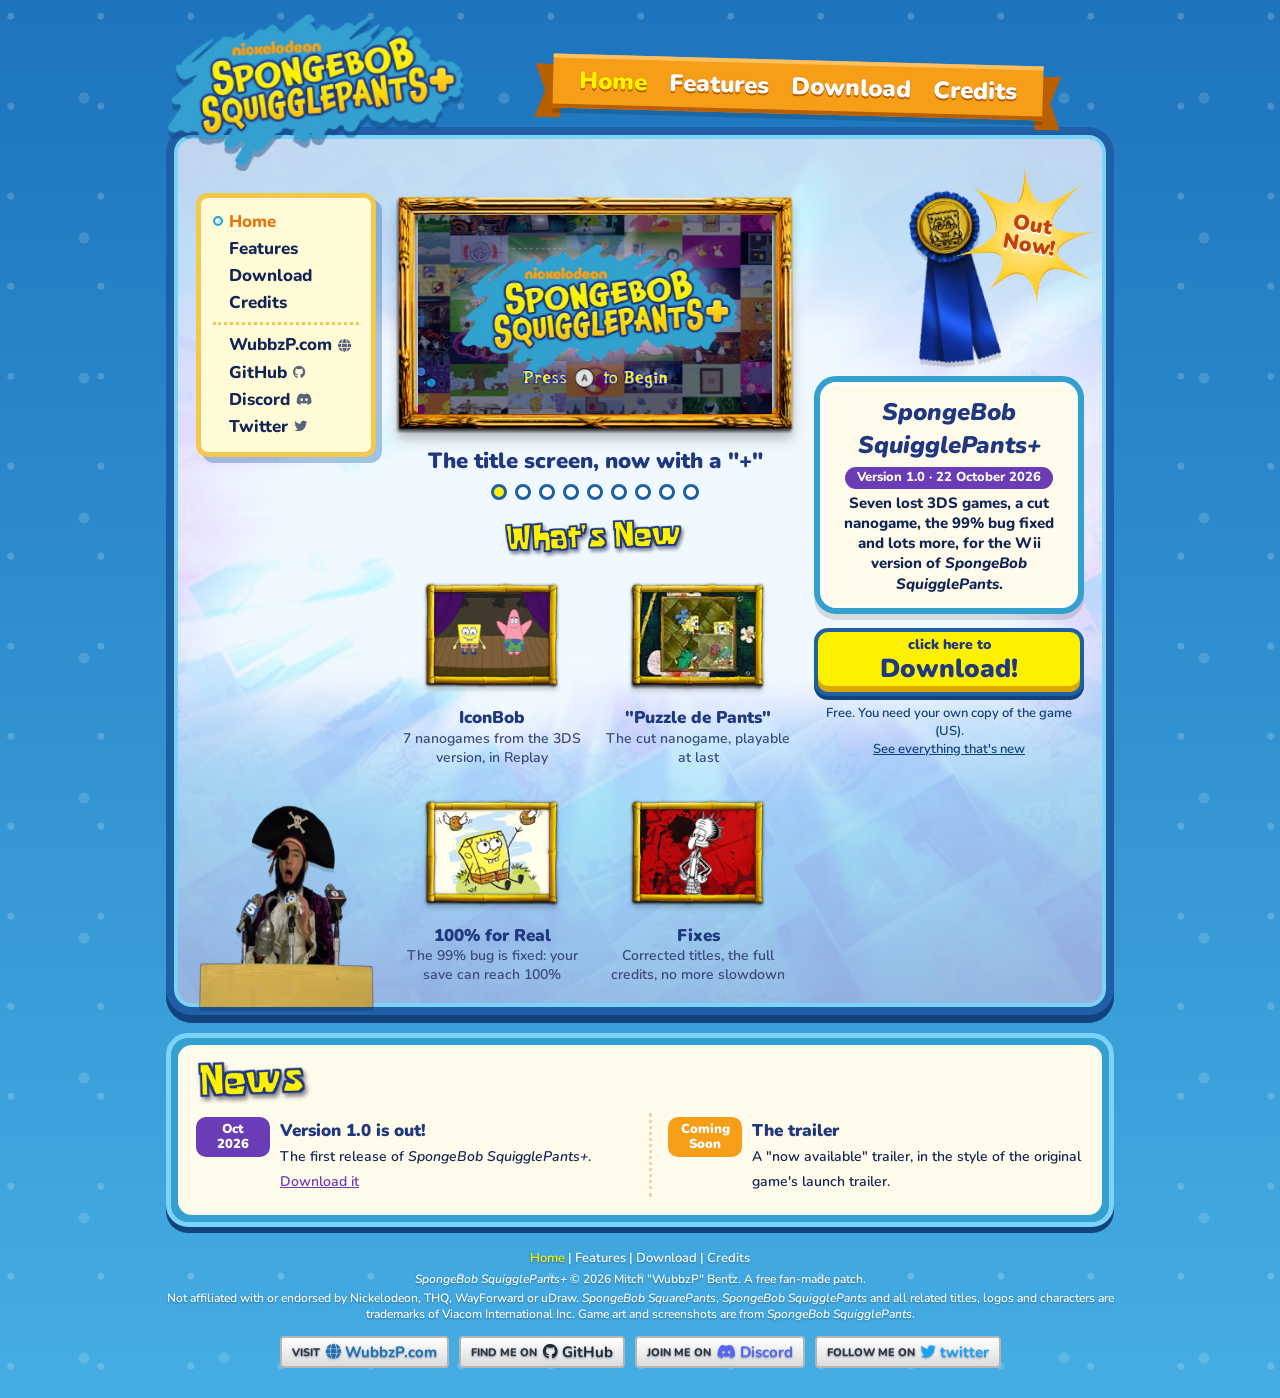
==== index.html @ 8f48b720 "Website copied from VSCode" ====
<!DOCTYPE html>
<html lang="en">
<head>
<meta charset="utf-8"/>
<meta name="viewport" content="width=device-width, initial-scale=1, viewport-fit=cover"/>
<title>SpongeBob SquigglePants+</title>
<meta name="description" content="SpongeBob SquigglePants+: a free fan-made patch for SpongeBob SquigglePants on the Wii, with the lost 3DS IconBob games, the cut nanogame &quot;Puzzle de Pants&quot; and the 99% bug fixed."/>
<meta name="theme-color" content="#1d74bd"/>
<link rel="icon" type="image/png" sizes="32x32" href="assets/icons/plus-32.png"/>
<link rel="apple-touch-icon" href="assets/icons/plus-192.png"/>
<meta property="og:title" content="SpongeBob SquigglePants+"/>
<meta property="og:description" content="SpongeBob SquigglePants+: a free fan-made patch for SpongeBob SquigglePants on the Wii, with the lost 3DS IconBob games, the cut nanogame &quot;Puzzle de Pants&quot; and the 99% bug fixed."/>
<meta property="og:type" content="website"/>
<meta property="og:image" content="assets/images/og-image.jpg"/>
<meta name="twitter:card" content="summary_large_image"/>
<link rel="preconnect" href="https://fonts.googleapis.com"/>
<link rel="preconnect" href="https://fonts.gstatic.com" crossorigin/>
<link rel="stylesheet" href="https://fonts.googleapis.com/css2?family=Nunito:wght@600;800;900&amp;display=swap"/>
<link rel="stylesheet" href="https://cdnjs.cloudflare.com/ajax/libs/font-awesome/6.5.2/css/all.min.css" crossorigin="anonymous" referrerpolicy="no-referrer"/>
<link rel="stylesheet" href="assets/css/style.css"/>
<script>document.documentElement.className += " js";</script>
</head>
<body>
<a class="skip-link" href="#content">Skip to content</a>
<div class="site">

  <header class="header">
    <a href="" class="logo" aria-label="SpongeBob SquigglePants+ home">
      <img src="assets/images/logo-720.png" srcset="assets/images/logo-720.png 720w, assets/images/logo-1440.png 1440w" sizes="300px" width="720" height="352" alt="SpongeBob SquigglePants+"/>
    </a>
    <nav class="ribbon" aria-label="Main"><ul><li><a href="./" aria-current="page">Home</a></li><li><a href="features/">Features</a></li><li><a href="download/">Download</a></li><li><a href="credits/">Credits</a></li></ul></nav>
  </header>

  <div class="stage">

    <aside class="sidebar">
      <nav class="menu" aria-label="Site menu">
        <ul>
          <li><a href="./" aria-current="page">Home</a></li><li><a href="features/">Features</a></li><li><a href="download/">Download</a></li><li><a href="credits/">Credits</a></li>
          <li class="menu-divider" role="separator"></li>
          <li><a href="https://wubbzp.com" target="_blank" rel="noopener">WubbzP.com <i class="fa-solid fa-globe" aria-hidden="true"></i></a></li>
          <li><a href="https://github.com/wubbzp" target="_blank" rel="noopener">GitHub <i class="fa-brands fa-github" aria-hidden="true"></i></a></li>
          <li><a href="https://discord.gg/hKXwdhUQzr" target="_blank" rel="noopener">Discord <i class="fa-brands fa-discord" aria-hidden="true"></i></a></li>
          <li><a href="https://twitter.com/wubbzp" target="_blank" rel="noopener">Twitter <i class="fa-brands fa-twitter" aria-hidden="true"></i></a></li>
        </ul>
      </nav>
    </aside>

    <main class="showcase" id="content">
      <h1 class="visually-hidden">SpongeBob SquigglePants+</h1>
      <div class="gold-frame">
        <div class="slides">
          <img src="assets/images/shots/title.jpg" width="854" height="480" alt="The title screen, now with a &quot;+&quot;" data-caption="The title screen, now with a &quot;+&quot;" class="on"/>
          <img src="assets/images/shots/replay-iconbob.jpg" width="854" height="480" alt="IconBob: a new world in Nanogame Replay" data-caption="IconBob: a new world in Nanogame Replay"/>
          <img src="assets/images/shots/candid-krabs.jpg" width="854" height="480" alt="&quot;Candid Krabs&quot;, playable on the Wii" data-caption="&quot;Candid Krabs&quot;, playable on the Wii"/>
          <img src="assets/images/shots/dpad.jpg" width="854" height="480" alt="Steer the IconBob games with the D-Pad" data-caption="Steer the IconBob games with the D-Pad"/>
          <img src="assets/images/shots/chum-is-fum.jpg" width="854" height="480" alt="&quot;Chum Is Fum&quot;" data-caption="&quot;Chum Is Fum&quot;"/>
          <img src="assets/images/shots/gary-is-going-places.jpg" width="854" height="480" alt="&quot;Gary Is Going Places&quot;" data-caption="&quot;Gary Is Going Places&quot;"/>
          <img src="assets/images/shots/puzzle-intro.jpg" width="854" height="480" alt="&quot;Puzzle de Pants&quot;: the cut nanogame, restored" data-caption="&quot;Puzzle de Pants&quot;: the cut nanogame, restored"/>
          <img src="assets/images/shots/options.jpg" width="854" height="480" alt="A Credits button, and a new frame on the wall" data-caption="A Credits button, and a new frame on the wall"/>
          <img src="assets/images/shots/credits.jpg" width="854" height="480" alt="The full credits, now in Options" data-caption="The full credits, now in Options"/>
        </div>
      </div>
      <p class="slide-caption" id="slide-caption" aria-live="polite">The title screen, now with a "+"</p>
      <ul class="dots" id="dots" aria-label="Pictures"></ul>
      <h2 class="tiles-head" id="new-title"><img class="title-img" src="assets/images/titles/whats-new.png" alt="What's New"/></h2>
      <ul class="tiles">
        <li><a class="tile" href="features/#iconbob"><img src="assets/images/frames/world-8.png" width="195" height="159" alt=""/><b>IconBob</b><span>7 nanogames from the 3DS version, in Replay</span></a></li>
        <li><a class="tile" href="features/#puzzle"><img src="assets/images/frames/puzzle-de-pants.png" width="195" height="159" alt=""/><b>"Puzzle de Pants"</b><span>The cut nanogame, playable at last</span></a></li>
        <li><a class="tile" href="features/#complete"><img src="assets/images/frames/world-1.png" width="195" height="159" alt=""/><b>100% for Real</b><span>The 99% bug is fixed: your save can reach 100%</span></a></li>
        <li><a class="tile" href="features/#fixes"><img src="assets/images/frames/world-5.png" width="195" height="159" alt=""/><b>Fixes</b><span>Corrected titles, the full credits, no more slowdown</span></a></li>
      </ul>
    </main>

    <section class="feature" aria-label="The patch">
      <img class="medal" src="assets/images/ui/ribbon-medal.png" width="128" height="268" alt=""/>
      <div class="burst" aria-hidden="true">Out<br>Now!</div>
      <div class="feature-card">
        <b><cite>SpongeBob SquigglePants+</cite></b>
        <span class="version">Version 1.0 &middot; 22 October 2026</span><br>
        Seven lost 3DS games, a cut nanogame, the 99% bug fixed and lots more, for the Wii version of <cite>SpongeBob SquigglePants</cite>.
      </div>
      <a class="stack-btn" href="download/"><small>click here to</small>Download!</a>
      <span class="small-note">Free. You need your own copy of the game (US).<br><a href="features/">See everything that's new</a></span>
    </section>

    <div class="patchy-spot">
      <span class="bubble" aria-live="polite"></span>
      <button type="button" class="patchy" aria-label="Poke Patchy the Pirate" title="Poke Patchy!">
        <img src="assets/images/patchy-podium.png" width="401" height="463" alt=""/>
      </button>
    </div>
  </div>

  <section class="box" aria-labelledby="news-title">
    <div class="box-inner">
      <h2 id="news-title"><img class="title-img" src="assets/images/titles/news.png" alt="News"/></h2>
      <ul class="news">
        <li>
          <time datetime="2026-10-22">Oct<br>2026</time>
          <div><b>Version 1.0 is out!</b><span>The first release of <cite>SpongeBob SquigglePants+</cite>. <a href="download/">Download it</a></span></div>
        </li>
        <li>
          <span class="news-date soon">Coming<br>Soon</span>
          <div><b>The trailer</b><span>A "now available" trailer, in the style of the original game's launch trailer.</span></div>
        </li>
      </ul>
    </div>
  </section>

  <footer class="footer">
    <nav class="footer-links" aria-label="Footer">
      <a href="./" aria-current="page">Home</a> |
      <a href="features/">Features</a> |
      <a href="download/">Download</a> |
      <a href="credits/">Credits</a>
    </nav>
    <p><cite>SpongeBob SquigglePants+</cite> &copy; <span id="year">2026</span> Mitch "WubbzP" Bentz. A free fan-made patch.</p>
    <p>Not affiliated with or endorsed by Nickelodeon, THQ, WayForward or uDraw. <cite>SpongeBob SquarePants</cite>, <cite>SpongeBob SquigglePants</cite> and all related titles, logos and characters are trademarks of Viacom International Inc. Game art and screenshots are from <cite>SpongeBob SquigglePants</cite>.</p>
    <div class="socials">
      <a href="https://wubbzp.com" class="social" target="_blank" rel="noopener">Visit <b class="wp"><i class="fa-solid fa-globe" aria-hidden="true"></i> WubbzP.com</b></a>
      <a href="https://github.com/wubbzp" class="social" target="_blank" rel="noopener">Find me on <b class="gh"><i class="fa-brands fa-github" aria-hidden="true"></i> GitHub</b></a>
      <a href="https://discord.gg/hKXwdhUQzr" class="social" target="_blank" rel="noopener">Join me on <b class="dc"><i class="fa-brands fa-discord" aria-hidden="true"></i> Discord</b></a>
      <a href="https://twitter.com/wubbzp" class="social" target="_blank" rel="noopener">Follow me on <b class="tw"><i class="fa-brands fa-twitter" aria-hidden="true"></i> twitter</b></a>
    </div>
  </footer>

</div>
<script src="assets/js/site.js"></script>
</body>
</html>
---- assets/css/style.css ----
/* SpongeBob SquigglePants+: the site's styles, in the game's colours, with art from the game itself. Shared by every
   page. */

:root {
  --page-top: #1d74bd;
  --page-bottom: #45aee3;

  --frame: #1f5fa8;
  --frame-light: #79d4f7;
  --frame-dark: #12437c;

  --ribbon: #f79e18;          /* nickelodeon orange */
  --ribbon-light: #ffc061;
  --ribbon-dark: #b85f00;

  --yellow: #fef100;          /* SpongeBob */
  --yellow-dark: #d9a900;
  --navy: #20387f;            /* the logo's glow */
  --ink: #132457;

  --menu-bg: #fffbd6;
  --menu-border: #f2c94c;
  --menu-active: #e8730c;

  --card-cream: #fffbea;
  --paint: #33a0cf;           /* the logo's blue paint */
  --purple-text: #6a3cb5;     /* Patchy's coat */
  --green: #65b33a;
}

*, *::before, *::after { box-sizing: border-box; }

html {
  min-height: 100%;
  background:
    radial-gradient(circle at 12% 18%, rgba(255,255,255,0.18) 0 3px, transparent 4px) 0 0 / 90px 90px,
    radial-gradient(circle at 60% 70%, rgba(255,255,255,0.14) 0 5px, transparent 6px) 0 0 / 140px 140px,
    linear-gradient(180deg, var(--page-top) 0%, var(--page-bottom) 100%);
  background-color: var(--page-bottom);
  scroll-behavior: smooth;
}

body {
  margin: 0;
  font-family: "Nunito", "VAG Rounded", "Arial Rounded MT Bold", sans-serif;
  font-weight: 600;
  color: var(--ink);
  overflow-x: hidden;
}

a { color: inherit; text-decoration: none; }
img { max-width: 100%; height: auto; }
:focus-visible { outline: 4px solid var(--yellow); outline-offset: 2px; }
.panel :focus-visible, .box :focus-visible { outline-color: var(--frame); }
cite { font-style: italic; }

.skip-link {
  position: absolute;
  left: 12px;
  top: -60px;
  z-index: 100;
  background: var(--yellow);
  color: var(--navy);
  border: 3px solid var(--frame);
  border-radius: 10px;
  padding: 6px 12px;
  font-weight: 900;
}
.skip-link:focus { top: 12px; }

.visually-hidden {
  position: absolute !important;
  width: 1px;
  height: 1px;
  overflow: hidden;
  clip: rect(0 0 0 0);
  white-space: nowrap;
}

.site {
  width: 100%;
  max-width: 980px;
  margin: 0 auto;
  padding: 14px 16px 30px;
  overflow-x: clip; /* the ribbon's tails never make the page scroll sideways */
}

/* ---------- Header: the logo and the ribbon ---------- */
.header {
  display: grid;
  grid-template-columns: 300px 1fr;
  align-items: center;
  gap: 16px;
  position: relative;
  z-index: 5;
  margin-bottom: -34px;
}
.logo {
  display: block;
  transform: rotate(-3deg);
  transition: transform 0.15s;
  filter: drop-shadow(0 6px 0 rgba(18,67,124,0.45));
}
.logo:hover { transform: rotate(0deg) scale(1.03); }
.logo img { display: block; width: 100%; height: auto; }

.ribbon {
  justify-self: center;
  position: relative;
  transform: rotate(1.5deg);
}
.ribbon::before, .ribbon::after {
  content: "";
  position: absolute;
  top: 10px;
  width: 26px;
  height: 100%;
  background: var(--ribbon-dark);
}
.ribbon::before { left: -18px; clip-path: polygon(0 0, 100% 0, 100% 100%, 0 100%, 40% 50%); }
.ribbon::after { right: -18px; clip-path: polygon(0 0, 100% 0, 60% 50%, 100% 100%, 0 100%); }
.ribbon ul {
  position: relative;
  z-index: 1;
  background: var(--ribbon);
  border-top: 4px solid var(--ribbon-light);
  border-bottom: 4px solid var(--ribbon-dark);
  box-shadow: 0 5px 0 rgba(0,0,0,0.15);
  list-style: none;
  margin: 0;
  padding: 6px 26px 8px;
  display: flex;
  flex-wrap: wrap;
  justify-content: center;
  gap: 4px 22px;
}
.ribbon a {
  font-weight: 900;
  font-size: 24px;
  color: #ffffff;
  text-shadow: 0 2px 0 var(--ribbon-dark), 0 0 1px var(--ribbon-dark);
  transition: color 0.15s;
}
.ribbon a:hover, .ribbon a[aria-current="page"] { color: var(--yellow); }

/* ---------- Main stage ---------- */
.stage {
  position: relative;
  border: 8px solid var(--frame);
  border-radius: 26px;
  box-shadow: inset 0 0 0 4px var(--frame-light), 0 8px 0 var(--frame-dark);
  background:
    linear-gradient(180deg, rgba(234,246,255,0.82), rgba(234,246,255,0.62)),
    #eaf6ff url("../images/bg-burst.jpg") center / cover no-repeat;
  padding: 58px 22px 22px;
  display: grid;
  grid-template-columns: 180px 1fr 270px;
  gap: 20px;
  align-items: start;
}
.stage-page {
  grid-template-columns: 180px 1fr;
  background:
    linear-gradient(180deg, rgba(255,255,255,0.9), rgba(255,255,255,0.8)),
    #ffffff url("../images/bg-burst.jpg") center top / 100% auto no-repeat;
}

/* Left menu */
.sidebar { display: flex; flex-direction: column; gap: 22px; }
.menu {
  background: var(--menu-bg);
  border: 5px solid var(--menu-border);
  border-radius: 12px;
  box-shadow: 6px 6px 0 rgba(31,95,168,0.35);
  padding: 10px 12px 12px;
}
.menu ul { list-style: none; margin: 0; padding: 0; }
.menu-divider { border-top: 3px dotted var(--menu-border); margin: 6px 0; }
.menu a {
  display: flex;
  align-items: center;
  gap: 6px;
  font-weight: 800;
  font-size: 17px;
  line-height: 1.6;
  color: var(--ink);
  padding-left: 16px;
  position: relative;
}
.menu a::before {
  /* a little bubble marks the page you're on */
  content: "";
  position: absolute;
  left: 0;
  width: 10px;
  height: 10px;
  border-radius: 50%;
  border: 2px solid transparent;
}
.menu a:hover, .menu a[aria-current="page"] { color: var(--menu-active); }
.menu a:hover::before, .menu a[aria-current="page"]::before {
  border-color: var(--paint);
  background: radial-gradient(circle at 35% 35%, #ffffff 0 25%, #bfe9fb 30%);
}
.menu i { font-size: 13px; opacity: 0.7; }

/* ---------- Patchy, bottom left ---------- */
.stage:not(.stage-page) .sidebar { grid-column: 1; grid-row: 1; padding-bottom: 200px; }
.patchy-spot {
  position: relative;
  grid-column: 1;
  grid-row: 1;
  align-self: end;
  justify-self: center;
  width: 175px;
  margin-bottom: -22px;
  z-index: 3;
}
.patchy {
  display: block;
  width: 100%;
  padding: 0;
  border: 0;
  background: none;
  cursor: pointer;
  transform-origin: 50% 100%;
  -webkit-tap-highlight-color: transparent;
}
.patchy img {
  display: block;
  width: 100%;
  height: auto;
  transform-origin: 50% 100%;
  filter: drop-shadow(0 4px 0 rgba(0,0,0,0.15));
  animation: patchy-idle 4s ease-in-out infinite;
}
.patchy:hover img { filter: drop-shadow(0 10px 8px rgba(0,0,0,0.25)); }
.patchy:focus-visible { outline: 4px solid var(--frame); outline-offset: 4px; border-radius: 16px; }
.patchy.poked img { animation: patchy-poke 0.6s cubic-bezier(.3, .7, .4, 1); }
@keyframes patchy-idle { 0%, 100% { rotate: 0deg; } 50% { rotate: 1.2deg; } }
@keyframes patchy-poke {
  0% { scale: 1 1; }
  15% { scale: 1.1 0.86; }
  40% { scale: 0.94 1.08; }
  65% { scale: 1.03 0.97; }
  100% { scale: 1 1; }
}
.js .patchy-spot:not(.is-in) .patchy { opacity: 0; transform: translateY(40%); }
.patchy-spot.is-in .patchy { animation: patchy-rise 0.8s cubic-bezier(.2, .8, .3, 1.2) both; }
@keyframes patchy-rise { from { opacity: 0; transform: translateY(40%); } to { opacity: 1; transform: none; } }
.bubble {
  position: absolute;
  left: 50%;
  bottom: calc(100% - 10px);
  width: max-content;
  max-width: 200px;
  transform: translateX(-50%) scale(0);
  transform-origin: 50% 100%;
  background: #ffffff;
  border: 3px solid var(--purple-text);
  border-radius: 12px;
  padding: 5px 10px;
  font-weight: 800;
  font-size: 15px;
  line-height: 1.2;
  text-align: center;
  color: var(--purple-text);
  box-shadow: 0 3px 0 rgba(0,0,0,0.12);
  transition: transform 0.2s ease;
  pointer-events: none;
  z-index: 4;
}
.bubble::after {
  content: "";
  position: absolute;
  left: 50%;
  top: 100%;
  margin-left: -7px;
  border: 7px solid transparent;
  border-top-color: var(--purple-text);
}
.patchy-spot.show-bubble .bubble { transform: translateX(-50%) scale(1); }

/* ---------- Home: the gallery frame of screenshots ---------- */
.showcase { position: relative; }
.gold-frame {
  /* the game's gold gallery frame around the picture */
  border: 22px solid transparent;
  border-image: url("../images/ui/frame-gold.png") 24 fill / 22px stretch;
  filter: drop-shadow(0 8px 6px rgba(0,0,0,0.25));
}
.slides {
  position: relative;
  aspect-ratio: 16 / 9;
  background: #000;
  overflow: hidden;
}
.slides img {
  position: absolute;
  inset: 0;
  width: 100%;
  height: 100%;
  object-fit: cover;
  opacity: 0;
  transition: opacity 0.6s;
}
.slides img.on, .no-js .slides img:first-child { opacity: 1; }
.slide-caption {
  text-align: center;
  font-weight: 900;
  font-size: 22px;
  color: var(--navy);
  margin: 10px 0 4px;
  min-height: 1.4em;
}
.dots { display: flex; justify-content: center; gap: 8px; margin: 0; padding: 0; list-style: none; }
.dots button {
  width: 16px;
  height: 16px;
  padding: 0;
  border-radius: 50%;
  border: 3px solid var(--frame);
  background: #ffffff;
  cursor: pointer;
}
.dots button[aria-current="true"] { background: var(--yellow); }

/* ---------- Home: Patchy's medal, the starburst and the download button ---------- */
.feature { position: relative; padding-top: 4px; text-align: center; }
.medal {
  display: block;
  width: 82px;
  margin: -6px auto 0;
  transform: rotate(-8deg);
  filter: drop-shadow(0 5px 0 rgba(0,0,0,0.15));
}
.burst {
  position: absolute;
  top: -26px;
  right: -22px;
  width: 150px;
  height: 136px;
  display: flex;
  align-items: center;
  justify-content: center;
  text-align: center;
  background: url("../images/ui/starburst.png") center / contain no-repeat;
  font-weight: 900;
  font-size: 21px;
  line-height: 1;
  color: #c2410c;
  text-shadow: 0 2px 0 #ffffff;
  transform: rotate(10deg);
  animation: wobble 3s ease-in-out infinite;
  pointer-events: none;
}
@keyframes wobble {
  0%, 100% { transform: rotate(10deg) scale(1); }
  50% { transform: rotate(3deg) scale(1.07); }
}
.feature-card {
  background: var(--card-cream);
  border: 6px solid var(--paint);
  border-radius: 22px;
  box-shadow: inset 0 0 0 3px #ffffff, 0 6px 0 rgba(0,0,0,0.12);
  padding: 14px 12px;
  margin: 14px 0 0;
  font-weight: 800;
  font-size: 15px;
  line-height: 1.35;
}
.feature-card b { display: block; font-weight: 900; font-size: 24px; color: var(--navy); }
.feature-card .version {
  display: inline-block;
  margin: 6px 0 4px;
  background: var(--purple-text);
  color: #ffffff;
  border-radius: 999px;
  padding: 2px 12px;
  font-size: 13px;
}

/* The big yellow button */
.stack-btn {
  display: block;
  background: var(--yellow);
  border: 4px solid var(--frame);
  border-radius: 14px;
  box-shadow: inset 0 -6px 0 var(--yellow-dark), 0 4px 0 var(--frame-dark);
  text-align: center;
  padding: 6px 10px 10px;
  font-weight: 900;
  font-size: 26px;
  line-height: 1.05;
  color: var(--navy);
  transition: transform 0.1s;
}
.stack-btn small { display: block; font-size: 14px; margin-bottom: 2px; }
.stack-btn:hover { transform: translateY(-2px); }
.stack-btn:active { transform: translateY(3px); box-shadow: inset 0 -6px 0 var(--yellow-dark), 0 1px 0 var(--frame-dark); }
.feature .stack-btn { margin-top: 14px; }
.small-note { display: block; margin-top: 8px; font-size: 13px; color: var(--frame-dark); }
.small-note a { text-decoration: underline; }

/* ---------- Blue-framed boxes below the stage ---------- */
.box {
  background: var(--paint);
  border: 5px solid var(--frame-light);
  border-radius: 22px;
  padding: 7px;
  box-shadow: 0 6px 0 var(--frame-dark);
  margin-top: 18px;
}
.box-inner {
  background: var(--card-cream);
  border-radius: 14px;
  padding: 16px 18px 18px;
  font-size: 15px;
  line-height: 1.6;
}
.box h2 { margin: 0 0 8px; }
.box p { margin: 0 0 12px; }
.title-img { display: block; height: 52px; width: auto; }
.box .title-img { height: 44px; }

/* "What's new" tiles: the game's own Replay frames */
.showcase .tiles-head { margin: 16px 0 0; }
.showcase .tiles-head .title-img { height: 40px; margin: 0 auto; }
.showcase .tiles { grid-template-columns: repeat(2, 1fr); }
.tiles {
  display: grid;
  grid-template-columns: repeat(4, 1fr);
  gap: 14px;
  list-style: none;
  margin: 6px 0 0;
  padding: 0;
}
.tile {
  display: block;
  text-align: center;
  font-size: 14px;
  line-height: 1.35;
  transition: transform 0.15s;
}
.tile:hover { transform: translateY(-3px) rotate(-1.5deg); }
.tile img { display: block; width: 100%; max-width: 170px; margin: 0 auto 4px; filter: drop-shadow(0 4px 2px rgba(0,0,0,0.2)); }
.tile b { display: block; font-weight: 900; font-size: 17px; color: var(--navy); }
.tile span { color: #3b4a7a; }

.news { list-style: none; margin: 0; padding: 0; }
.news li {
  display: grid;
  grid-template-columns: 74px 1fr;
  gap: 10px;
  align-items: start;
  padding: 8px 0;
  border-bottom: 3px dotted #e7d9a6;
}
.news li:last-child { border-bottom: 0; padding-bottom: 0; }
.news time, .news .news-date {
  display: block;
  background: var(--purple-text);
  color: #ffffff;
  font-weight: 900;
  font-size: 13px;
  line-height: 1.15;
  text-align: center;
  border-radius: 10px;
  padding: 5px 4px;
}
.news .news-date.soon { background: var(--ribbon); }
.news b { display: block; font-weight: 900; font-size: 17px; color: var(--navy); }
.news span { font-size: 14px; }
.news a { color: var(--purple-text); text-decoration: underline; }
@media (min-width: 881px) {
  .news { display: grid; grid-auto-flow: column; grid-auto-columns: 1fr; gap: 0 18px; }
  .news li { border-bottom: 0; border-left: 3px dotted #e7d9a6; padding: 4px 0 4px 16px; }
  .news li:first-child { border-left: 0; padding-left: 0; }
}

/* ---------- Inner pages ---------- */
.page { min-width: 0; }
.page-head {
  display: flex;
  align-items: center;
  justify-content: space-between;
  gap: 12px;
  margin: 0 0 14px;
}
.page-head h1 { margin: 0; }
.page-head .title-img { height: 64px; }

/* The game's "B Back" tab */
.back-btn {
  flex: none;
  display: flex;
  align-items: center;
  justify-content: center;
  width: 122px;
  height: 54px;
  padding-left: 30px; /* the "B" end of the tab */
  background: url("../images/ui/b-back.png") center / contain no-repeat;
  font-weight: 900;
  font-size: 19px;
  color: #3a3a3a;
}
.back-btn:hover, .back-btn:focus-visible { background-image: url("../images/ui/b-back-hover.png"); }
.back-btn:active { background-image: url("../images/ui/b-back-down.png"); transform: translateY(1px); }

/* Patchy with a speech bubble */
.guide { display: flex; align-items: center; gap: 14px; margin: 0 0 16px; }
.guide img { flex: none; width: 76px; height: auto; transform: rotate(-3deg); filter: drop-shadow(0 3px 0 rgba(0,0,0,0.15)); }
.guide p {
  position: relative;
  margin: 0;
  background: #ffffff;
  border: 3px solid var(--purple-text);
  border-radius: 16px;
  padding: 8px 14px;
  font-weight: 800;
  font-size: 17px;
  line-height: 1.3;
  color: var(--purple-text);
  box-shadow: 0 3px 0 rgba(0,0,0,0.12);
}
.guide p::before {
  content: "";
  position: absolute;
  right: 100%;
  top: 50%;
  margin-top: -9px;
  border: 9px solid transparent;
  border-right-color: var(--purple-text);
}

/* Panels */
.panel {
  display: flow-root; /* keeps floated pictures inside */
  background: var(--card-cream);
  border: 5px solid var(--menu-border);
  border-radius: 18px;
  box-shadow: 0 5px 0 rgba(0,0,0,0.08);
  padding: 16px 18px;
  margin: 0 0 18px;
  font-size: 15px;
  line-height: 1.65;
}
.panel h2 {
  font-weight: 900;
  font-size: 26px;
  line-height: 1.15;
  color: var(--navy);
  margin: 0 0 8px;
}
.panel h3 { font-weight: 900; font-size: 19px; color: var(--ink); margin: 14px 0 4px; }
.panel p { margin: 0 0 10px; }
.panel > :last-child { margin-bottom: 0; }
.panel strong { color: var(--purple-text); }
.panel a:not(.stack-btn):not(.cream-btn) { color: var(--purple-text); text-decoration: underline; }
.panel a:not(.stack-btn):not(.cream-btn):hover { color: var(--menu-active); }
.panel-icon { float: right; width: 110px; margin: 0 0 8px 14px; transform: rotate(3deg); }

/* A screenshot in one of the game's gallery frames */
.shot {
  float: right;
  width: min(330px, 48%);
  margin: 4px 0 10px 16px;
  border: 14px solid transparent;
  border-image: url("../images/ui/frame-gold.png") 24 fill / 14px stretch;
  transform: rotate(1.5deg);
  filter: drop-shadow(0 5px 4px rgba(0,0,0,0.2));
}
.shot.silver { border-image-source: url("../images/ui/frame-silver.png"); transform: rotate(-1.5deg); }
.shot.bronze { border-image-source: url("../images/ui/frame-bronze.png"); }
.shot img { display: block; width: 100%; height: auto; }
.shot-row { display: grid; grid-template-columns: repeat(3, 1fr); gap: 12px; clear: both; margin: 12px 0 0; }
.shot-row .shot { float: none; width: auto; margin: 0; }
.shot-row .shot:nth-child(2) { transform: rotate(-1.5deg); }

.game-list {
  clear: both;
  display: grid;
  grid-template-columns: repeat(auto-fill, minmax(190px, 1fr));
  gap: 6px 12px;
  list-style: none;
  margin: 10px 0;
  padding: 0;
}
.game-list li {
  display: flex;
  align-items: center;
  gap: 8px;
  background: #ffffff;
  border: 2px solid var(--menu-border);
  border-radius: 12px;
  padding: 4px 10px 4px 6px;
  font-weight: 800;
}
.game-list img { width: 26px; height: 26px; }

.fixes { width: 100%; border-collapse: collapse; font-size: 14px; margin: 8px 0 4px; }
.fixes th, .fixes td { padding: 5px 8px; border-bottom: 2px dotted #e7d9a6; text-align: left; vertical-align: top; }
.fixes th { font-weight: 900; color: var(--navy); }
.fixes td:first-child { color: #8a5a5a; text-decoration: line-through; text-decoration-thickness: 2px; }
.fixes td:last-child { color: #2c6e1f; font-weight: 800; }

.logos { display: grid; grid-template-columns: repeat(auto-fill, minmax(150px, 1fr)); gap: 10px; margin: 10px 0 0; }
.logos figure { margin: 0; text-align: center; font-size: 13px; }
.logos img { display: block; width: 100%; height: 92px; object-fit: contain; }

.steps { counter-reset: step; list-style: none; margin: 8px 0 0; padding: 0; }
.steps li {
  counter-increment: step;
  position: relative;
  padding: 0 0 14px 52px;
  min-height: 40px;
}
.steps li::after {
  content: counter(step);
  position: absolute;
  left: 0;
  top: -2px;
  width: 38px;
  height: 38px;
  border-radius: 50%;
  display: flex;
  align-items: center;
  justify-content: center;
  background: #2b2b2b;
  border: 3px solid #d7d7d7;
  box-shadow: 0 0 0 2px #2b2b2b;
  color: #ffffff;
  font-weight: 900;
  font-size: 18px;
}
.steps b { display: block; font-weight: 900; font-size: 17px; color: var(--navy); }
code, kbd {
  font-family: ui-monospace, "Cascadia Mono", Consolas, monospace;
  font-size: 13px;
  background: #ffffff;
  border: 2px solid #e7d9a6;
  border-radius: 6px;
  padding: 0 5px;
  overflow-wrap: anywhere;
}
.options { width: 100%; border-collapse: collapse; font-size: 14px; }
.options th, .options td { padding: 6px 8px; border-bottom: 2px dotted #e7d9a6; text-align: left; vertical-align: top; }
.options th { font-weight: 900; color: var(--navy); }
.pill {
  display: inline-block;
  border-radius: 999px;
  padding: 0 8px;
  font-size: 12px;
  font-weight: 900;
  color: #ffffff;
  background: var(--green);
  white-space: nowrap;
}
.pill.off { background: #8a8fa3; }
.faq details {
  background: #ffffff;
  border: 2px solid var(--menu-border);
  border-radius: 12px;
  padding: 6px 12px;
  margin: 0 0 8px;
}
.faq summary { cursor: pointer; font-weight: 900; color: var(--navy); }
.faq details[open] summary { margin-bottom: 4px; }
.callout {
  background: #ffffff;
  border: 3px dashed var(--ribbon);
  border-radius: 14px;
  padding: 8px 12px;
  font-size: 14px;
  margin: 10px 0 0;
}
.callout b { color: #b45309; }
.credit-list { display: grid; grid-template-columns: auto 1fr; gap: 4px 14px; margin: 0; }
.credit-list dt { font-weight: 900; color: var(--navy); }
.credit-list dd { margin: 0; }

/* ---------- Footer ---------- */
.footer { text-align: center; margin-top: 22px; font-size: 12px; color: #ffffff; text-shadow: 0 1px 2px rgba(18,67,124,0.6); }
.footer-links { margin: 0 0 4px; font-size: 13px; }
.footer-links a { color: #ffffff; }
.footer-links a:hover, .footer-links a[aria-current="page"] { color: var(--yellow); }
.footer p { margin: 0 0 3px; }
.socials { display: flex; flex-wrap: wrap; justify-content: center; gap: 10px; margin-top: 14px; }
.social {
  display: inline-flex;
  align-items: center;
  gap: 6px;
  background: linear-gradient(180deg, #ffffff, #dcdcdc);
  border: 2px solid #b5b5b5;
  border-radius: 4px;
  padding: 4px 10px;
  font-size: 11px;
  font-weight: 800;
  text-transform: uppercase;
  color: #333;
}
.social b { font-size: 15px; text-transform: none; }
.social .gh { color: #24292f; }
.social .wp { color: #1f6fb5; }
.social .dc { color: #5865f2; }
.social .tw { color: #1da1f2; }
.social:hover { border-color: var(--frame); }

/* ---------- Responsive ---------- */
@media (max-width: 880px) {
  .header { grid-template-columns: 1fr; justify-items: center; margin-bottom: -22px; }
  .logo { width: min(300px, 80%); }
  .stage { grid-template-columns: 1fr; padding: 44px 14px 18px; }
  .sidebar { flex-direction: row; align-items: center; flex-wrap: wrap; justify-content: center; }
  .menu { flex: 1; min-width: 240px; }
  .menu ul { display: grid; grid-template-columns: 1fr 1fr; column-gap: 10px; }
  .menu-divider { grid-column: 1 / -1; }
  .stage-page .sidebar { display: none; }
  .stage:not(.stage-page) .sidebar { grid-column: auto; grid-row: auto; padding-bottom: 0; }
  .patchy-spot { grid-column: auto; grid-row: auto; width: 150px; margin: -6px auto -18px; order: 9; }
  .feature { max-width: 360px; margin: 0 auto; }
  /* on a phone: the menu, then the download card, then the pictures */
  .stage:not(.stage-page) .sidebar { order: -2; }
  .feature { order: -1; }
  .medal { width: 48px; }
  .tiles { grid-template-columns: repeat(2, 1fr); }
}
@media (max-width: 560px) {
  .site { padding: 10px 10px 24px; }
  .ribbon ul { padding: 6px 14px 8px; }
  .ribbon a { font-size: 19px; }
  .stage { border-width: 6px; }
  .page-head .title-img { height: 46px; }
  .back-btn { width: 96px; height: 43px; }
  .shot { float: none; width: auto; margin: 6px 0 12px; }
  .shot-row { grid-template-columns: 1fr; }
  .burst { width: 120px; height: 110px; font-size: 17px; right: -6px; }
  .box-inner, .panel { padding: 14px; font-size: 14px; }
  .credit-list { grid-template-columns: 1fr; }
  .options thead { display: none; }
  .options tr { display: grid; grid-template-columns: 1fr auto; padding: 6px 0; border-bottom: 2px dotted #e7d9a6; }
  .options th, .options td { border: 0; padding: 2px 4px; }
  .options td:last-child { grid-column: 1 / -1; }
  .steps li { padding-left: 46px; }
  .credit-list dd { margin-bottom: 6px; }
}
@media (prefers-reduced-motion: reduce) {
  html { scroll-behavior: auto; }
  .burst, .patchy img, .patchy.poked img, .patchy-spot.is-in .patchy { animation: none; }
  .slides img { transition: none; }
}
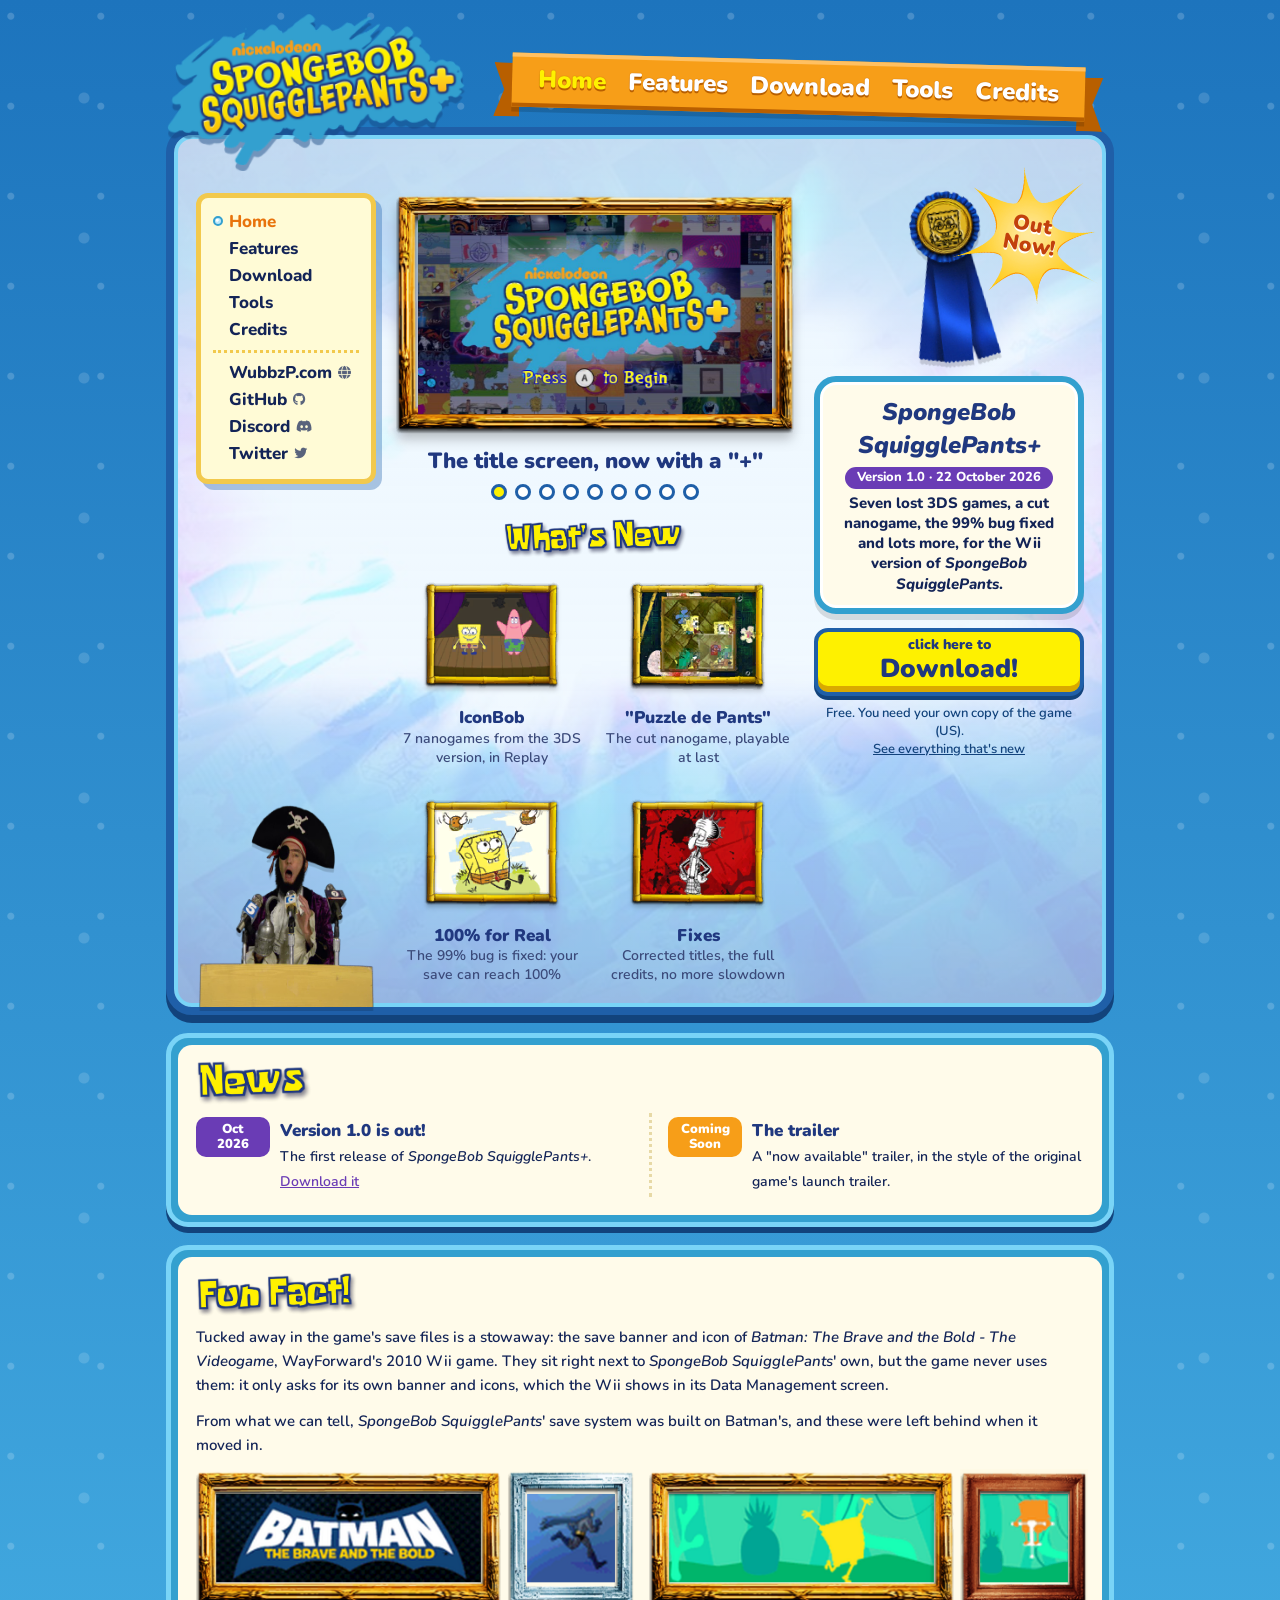
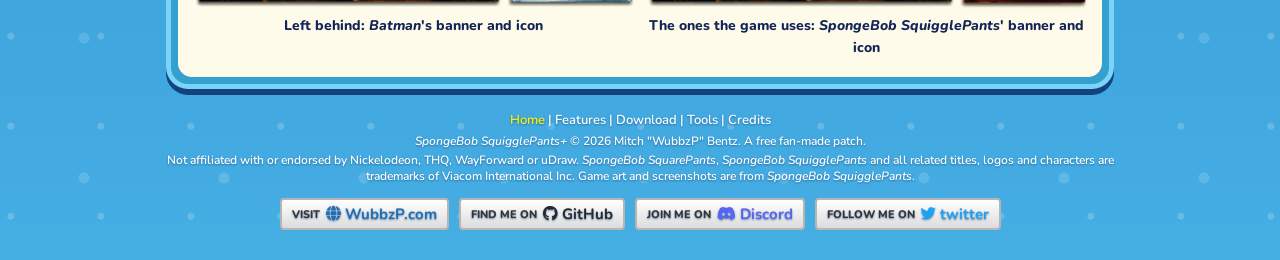
==== commit e0097237: "Added fun fact and tools page" ====
--- a/index.html
+++ b/index.html
@@ -5,14 +5,28 @@
 <meta name="viewport" content="width=device-width, initial-scale=1, viewport-fit=cover"/>
 <title>SpongeBob SquigglePants+</title>
 <meta name="description" content="SpongeBob SquigglePants+: a free fan-made patch for SpongeBob SquigglePants on the Wii, with the lost 3DS IconBob games, the cut nanogame &quot;Puzzle de Pants&quot; and the 99% bug fixed."/>
+<meta name="author" content="Mitch &quot;WubbzP&quot; Bentz"/>
 <meta name="theme-color" content="#1d74bd"/>
+<link rel="canonical" href="https://sbsp-plus.wubbzp.com/"/>
 <link rel="icon" type="image/png" sizes="32x32" href="assets/icons/plus-32.png"/>
+<link rel="icon" type="image/png" sizes="192x192" href="assets/icons/plus-192.png"/>
 <link rel="apple-touch-icon" href="assets/icons/plus-192.png"/>
+<meta property="og:site_name" content="SpongeBob SquigglePants+"/>
 <meta property="og:title" content="SpongeBob SquigglePants+"/>
 <meta property="og:description" content="SpongeBob SquigglePants+: a free fan-made patch for SpongeBob SquigglePants on the Wii, with the lost 3DS IconBob games, the cut nanogame &quot;Puzzle de Pants&quot; and the 99% bug fixed."/>
 <meta property="og:type" content="website"/>
-<meta property="og:image" content="assets/images/og-image.jpg"/>
+<meta property="og:locale" content="en_US"/>
+<meta property="og:url" content="https://sbsp-plus.wubbzp.com/"/>
+<meta property="og:image" content="https://sbsp-plus.wubbzp.com/assets/images/og-image.jpg"/>
+<meta property="og:image:width" content="1200"/>
+<meta property="og:image:height" content="630"/>
+<meta property="og:image:alt" content="The SpongeBob SquigglePants+ logo"/>
 <meta name="twitter:card" content="summary_large_image"/>
+<meta name="twitter:site" content="@wubbzp"/>
+<meta name="twitter:title" content="SpongeBob SquigglePants+"/>
+<meta name="twitter:description" content="SpongeBob SquigglePants+: a free fan-made patch for SpongeBob SquigglePants on the Wii, with the lost 3DS IconBob games, the cut nanogame &quot;Puzzle de Pants&quot; and the 99% bug fixed."/>
+<meta name="twitter:image" content="https://sbsp-plus.wubbzp.com/assets/images/og-image.jpg"/>
+<meta name="twitter:image:alt" content="The SpongeBob SquigglePants+ logo"/>
 <link rel="preconnect" href="https://fonts.googleapis.com"/>
 <link rel="preconnect" href="https://fonts.gstatic.com" crossorigin/>
 <link rel="stylesheet" href="https://fonts.googleapis.com/css2?family=Nunito:wght@600;800;900&amp;display=swap"/>
@@ -28,7 +42,7 @@
     <a href="" class="logo" aria-label="SpongeBob SquigglePants+ home">
       <img src="assets/images/logo-720.png" srcset="assets/images/logo-720.png 720w, assets/images/logo-1440.png 1440w" sizes="300px" width="720" height="352" alt="SpongeBob SquigglePants+"/>
     </a>
-    <nav class="ribbon" aria-label="Main"><ul><li><a href="./" aria-current="page">Home</a></li><li><a href="features/">Features</a></li><li><a href="download/">Download</a></li><li><a href="credits/">Credits</a></li></ul></nav>
+    <nav class="ribbon" aria-label="Main"><ul><li><a href="./" aria-current="page">Home</a></li><li><a href="features/">Features</a></li><li><a href="download/">Download</a></li><li><a href="tools/">Tools</a></li><li><a href="credits/">Credits</a></li></ul></nav>
   </header>
 
   <div class="stage">
@@ -36,7 +50,7 @@
     <aside class="sidebar">
       <nav class="menu" aria-label="Site menu">
         <ul>
-          <li><a href="./" aria-current="page">Home</a></li><li><a href="features/">Features</a></li><li><a href="download/">Download</a></li><li><a href="credits/">Credits</a></li>
+          <li><a href="./" aria-current="page">Home</a></li><li><a href="features/">Features</a></li><li><a href="download/">Download</a></li><li><a href="tools/">Tools</a></li><li><a href="credits/">Credits</a></li>
           <li class="menu-divider" role="separator"></li>
           <li><a href="https://wubbzp.com" target="_blank" rel="noopener">WubbzP.com <i class="fa-solid fa-globe" aria-hidden="true"></i></a></li>
           <li><a href="https://github.com/wubbzp" target="_blank" rel="noopener">GitHub <i class="fa-brands fa-github" aria-hidden="true"></i></a></li>
@@ -108,11 +122,36 @@
     </div>
   </section>
 
+  <section class="box" aria-labelledby="fun-title">
+    <div class="box-inner">
+      <h2 id="fun-title"><img class="title-img" src="assets/images/titles/fun-fact.png" alt="Fun Fact!"/></h2>
+      <p>Tucked away in the game's save files is a stowaway: the save banner and icon of <cite>Batman: The Brave and the Bold - The Videogame</cite>, WayForward's 2010 Wii game. They sit right next to <cite>SpongeBob SquigglePants</cite>' own, but the game never uses them: it only asks for its own banner and icons, which the Wii shows in its Data Management screen.</p>
+      <p>From what we can tell, <cite>SpongeBob SquigglePants</cite>' save system was built on Batman's, and these were left behind when it moved in.</p>
+      <div class="fun-pair">
+        <figure>
+          <div class="fun-row">
+            <img src="assets/images/fun/batman-banner.png" width="664" height="304" alt="The Batman: The Brave and the Bold save banner"/>
+            <img src="assets/images/fun/batman-icon.png" width="280" height="304" alt="The Batman save icon: Batman running"/>
+          </div>
+          <figcaption>Left behind: <cite>Batman</cite>'s banner and icon</figcaption>
+        </figure>
+        <figure>
+          <div class="fun-row">
+            <img src="assets/images/fun/sbsp-banner.png" width="664" height="304" alt="The SpongeBob SquigglePants save banner"/>
+            <img src="assets/images/fun/sbsp-icon.gif" width="280" height="304" alt="The SpongeBob SquigglePants save icon, animated"/>
+          </div>
+          <figcaption>The ones the game uses: <cite>SpongeBob SquigglePants</cite>' banner and icon</figcaption>
+        </figure>
+      </div>
+    </div>
+  </section>
+
   <footer class="footer">
     <nav class="footer-links" aria-label="Footer">
       <a href="./" aria-current="page">Home</a> |
       <a href="features/">Features</a> |
       <a href="download/">Download</a> |
+      <a href="tools/">Tools</a> |
       <a href="credits/">Credits</a>
     </nav>
     <p><cite>SpongeBob SquigglePants+</cite> &copy; <span id="year">2026</span> Mitch "WubbzP" Bentz. A free fan-made patch.</p>
--- a/assets/css/style.css
+++ b/assets/css/style.css
@@ -749,3 +749,14 @@
   .burst, .patchy img, .patchy.poked img, .patchy-spot.is-in .patchy { animation: none; }
   .slides img { transition: none; }
 }
+
+.center { text-align: center; }
+
+/* ---------- the fun fact on the home page: two framed rows of save pictures ---------- */
+.fun-pair { display: grid; grid-template-columns: 1fr 1fr; gap: 18px; margin-top: 12px; }
+.fun-pair figure { margin: 0; text-align: center; }
+.fun-row { display: flex; align-items: flex-end; gap: 6px; }
+.fun-row img:first-child { width: 70%; }
+.fun-row img:last-child { width: 29.5%; }
+.fun-pair figcaption { margin-top: 6px; font-weight: 800; font-size: 14px; }
+@media (max-width: 720px) { .fun-pair { grid-template-columns: 1fr; } }
